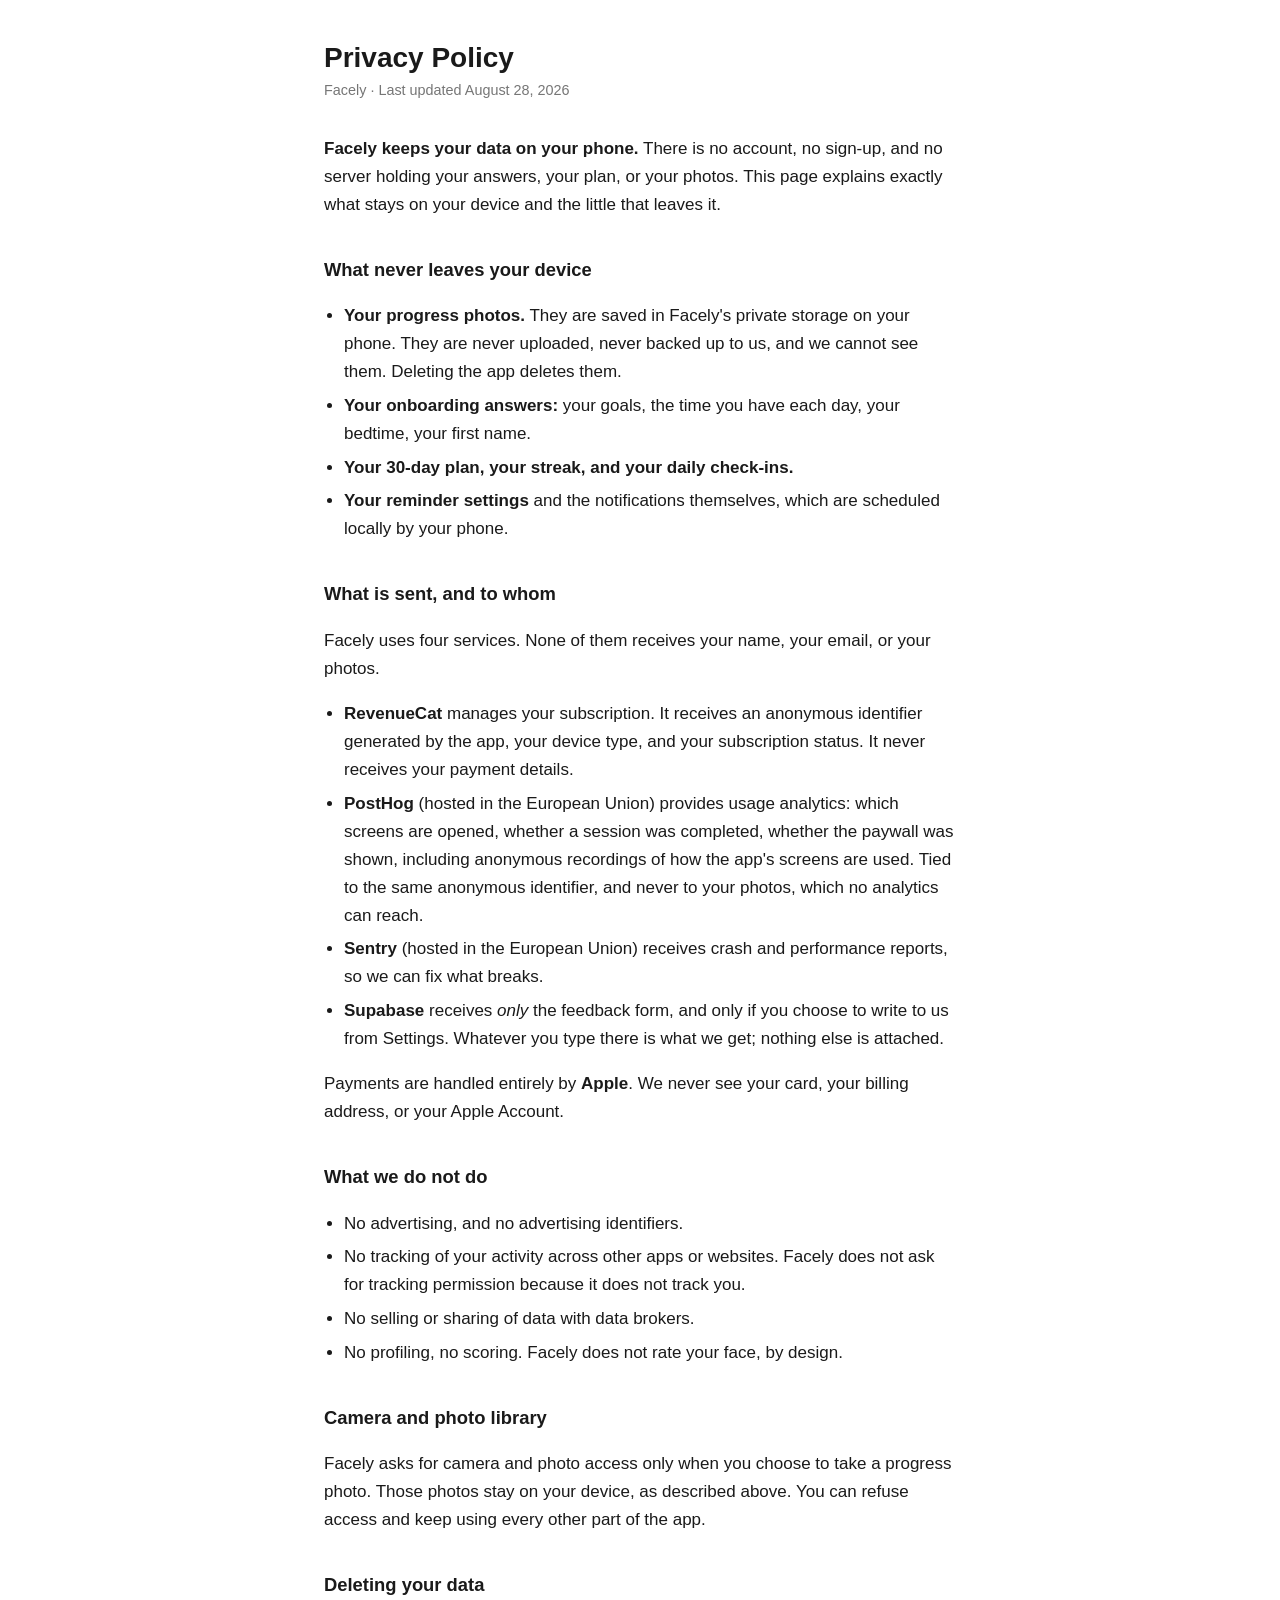
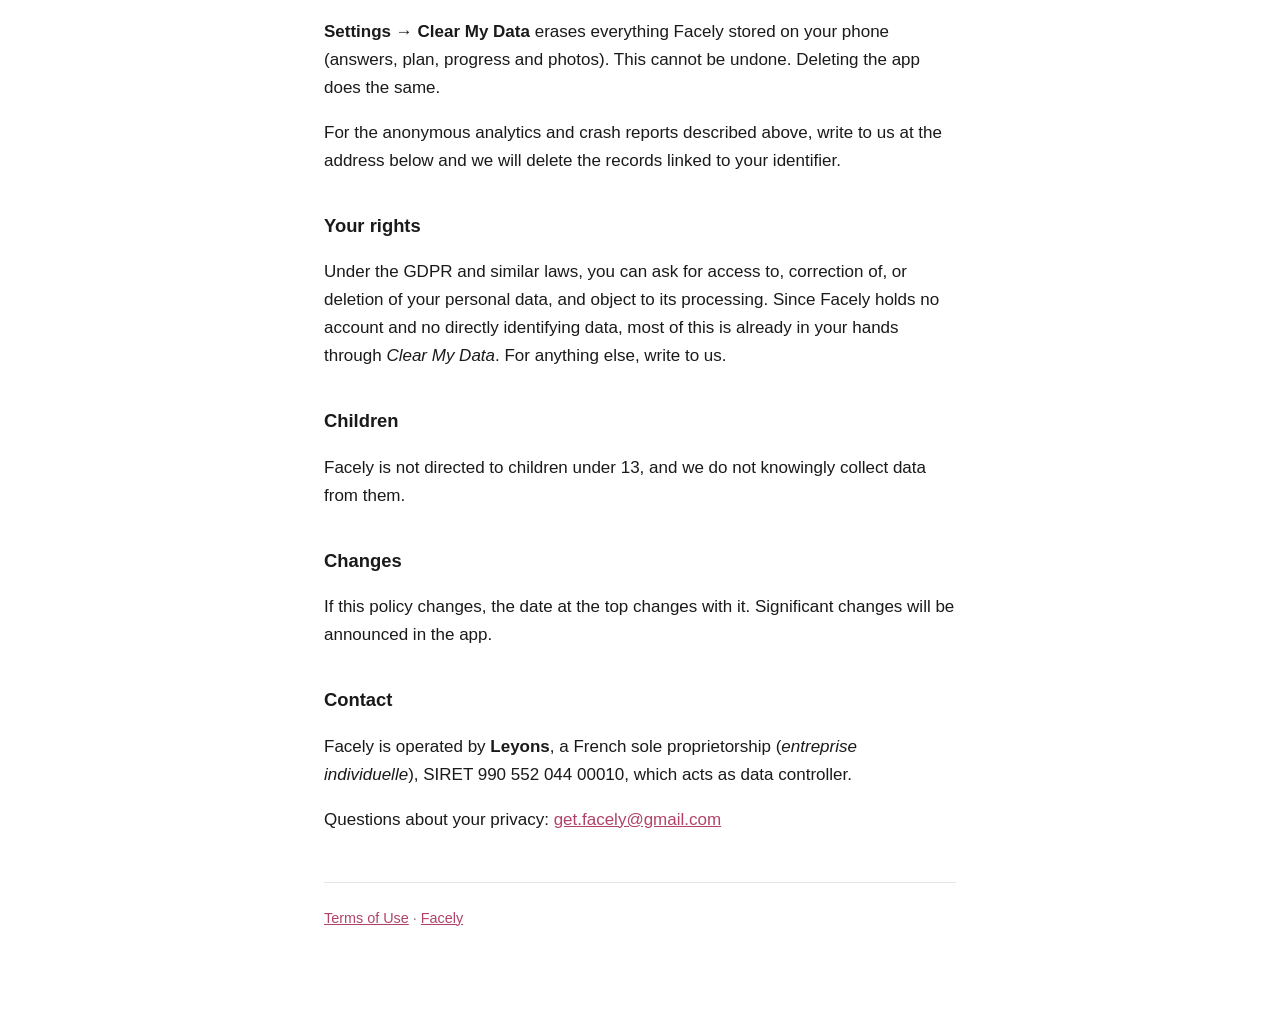
==== privacy.html @ 678e9671 "Facely legal pages: privacy, terms, support index" ====
<!doctype html>
<html lang="en">
<head>
<meta charset="utf-8">
<meta name="viewport" content="width=device-width, initial-scale=1">
<title>Facely Privacy Policy</title>
<link rel="stylesheet" href="style.css">
</head>
<body>

<h1>Privacy Policy</h1>
<p class="updated">Facely · Last updated August 28, 2026</p>

<p><strong>Facely keeps your data on your phone.</strong> There is no account, no
sign-up, and no server holding your answers, your plan, or your photos. This
page explains exactly what stays on your device and the little that leaves it.</p>

<h2>What never leaves your device</h2>
<ul>
  <li><strong>Your progress photos.</strong> They are saved in Facely's private
      storage on your phone. They are never uploaded, never backed up to us,
      and we cannot see them. Deleting the app deletes them.</li>
  <li><strong>Your onboarding answers:</strong> your goals, the time you have
      each day, your bedtime, your first name.</li>
  <li><strong>Your 30-day plan, your streak, and your daily check-ins.</strong></li>
  <li><strong>Your reminder settings</strong> and the notifications themselves,
      which are scheduled locally by your phone.</li>
</ul>

<h2>What is sent, and to whom</h2>

<p>Facely uses four services. None of them receives your name, your email, or
your photos.</p>

<ul>
  <li><strong>RevenueCat</strong> manages your subscription. It receives an
      anonymous identifier generated by the app, your device type, and your
      subscription status. It never receives your payment details.</li>
  <li><strong>PostHog</strong> (hosted in the European Union) provides usage
      analytics: which screens are opened, whether a session was completed,
      whether the paywall was shown, including anonymous recordings of how the
      app's screens are used. Tied to the same anonymous identifier, and never
      to your photos, which no analytics can reach.</li>
  <li><strong>Sentry</strong> (hosted in the European Union) receives crash and
      performance reports, so we can fix what breaks.</li>
  <li><strong>Supabase</strong> receives <em>only</em> the feedback form, and
      only if you choose to write to us from Settings. Whatever you type there
      is what we get; nothing else is attached.</li>
</ul>

<p>Payments are handled entirely by <strong>Apple</strong>. We never see your
card, your billing address, or your Apple Account.</p>

<h2>What we do not do</h2>
<ul>
  <li>No advertising, and no advertising identifiers.</li>
  <li>No tracking of your activity across other apps or websites. Facely does
      not ask for tracking permission because it does not track you.</li>
  <li>No selling or sharing of data with data brokers.</li>
  <li>No profiling, no scoring. Facely does not rate your face, by design.</li>
</ul>

<h2>Camera and photo library</h2>
<p>Facely asks for camera and photo access only when you choose to take a
progress photo. Those photos stay on your device, as described above. You can
refuse access and keep using every other part of the app.</p>

<h2>Deleting your data</h2>
<p><strong>Settings → Clear My Data</strong> erases everything Facely stored on
your phone (answers, plan, progress and photos). This cannot be undone.
Deleting the app does the same.</p>
<p>For the anonymous analytics and crash reports described above, write to us at
the address below and we will delete the records linked to your identifier.</p>

<h2>Your rights</h2>
<p>Under the GDPR and similar laws, you can ask for access to, correction of, or
deletion of your personal data, and object to its processing. Since Facely holds
no account and no directly identifying data, most of this is already in your
hands through <em>Clear My Data</em>. For anything else, write to us.</p>

<h2>Children</h2>
<p>Facely is not directed to children under 13, and we do not knowingly collect
data from them.</p>

<h2>Changes</h2>
<p>If this policy changes, the date at the top changes with it. Significant
changes will be announced in the app.</p>

<h2>Contact</h2>
<p>Facely is operated by <strong>Leyons</strong>, a French sole proprietorship
(<em>entreprise individuelle</em>), SIRET 990&nbsp;552&nbsp;044&nbsp;00010, which
acts as data controller.</p>
<p>Questions about your privacy:
<a href="mailto:get.facely@gmail.com">get.facely@gmail.com</a></p>

<hr>
<footer>
  <a href="terms.html">Terms of Use</a> · <a href="index.html">Facely</a>
</footer>

</body>
</html>
---- style.css ----
/* Facely legal pages — deliberately plain and fast. No fonts, no scripts. */
:root { color-scheme: light dark; }
* { box-sizing: border-box; }
body {
  margin: 0 auto;
  padding: 2.5rem 1.25rem 5rem;
  max-width: 42rem;
  font: 400 17px/1.65 -apple-system, BlinkMacSystemFont, "Segoe UI", Roboto, sans-serif;
  color: #1a1a1a;
  background: #fff;
}
@media (prefers-color-scheme: dark) {
  body { color: #e8e6e3; background: #131017; }
  a { color: #F2A6BB; }
  hr { border-color: #333; }
}
h1 { font-size: 1.75rem; line-height: 1.25; margin: 0 0 .25rem; }
h2 { font-size: 1.15rem; margin: 2.25rem 0 .5rem; }
.updated { color: #767676; font-size: .9rem; margin: 0 0 2rem; }
ul { padding-left: 1.25rem; }
li { margin: .35rem 0; }
a { color: #b1436a; }
hr { border: 0; border-top: 1px solid #e5e5e5; margin: 3rem 0 1.5rem; }
footer { color: #767676; font-size: .9rem; }
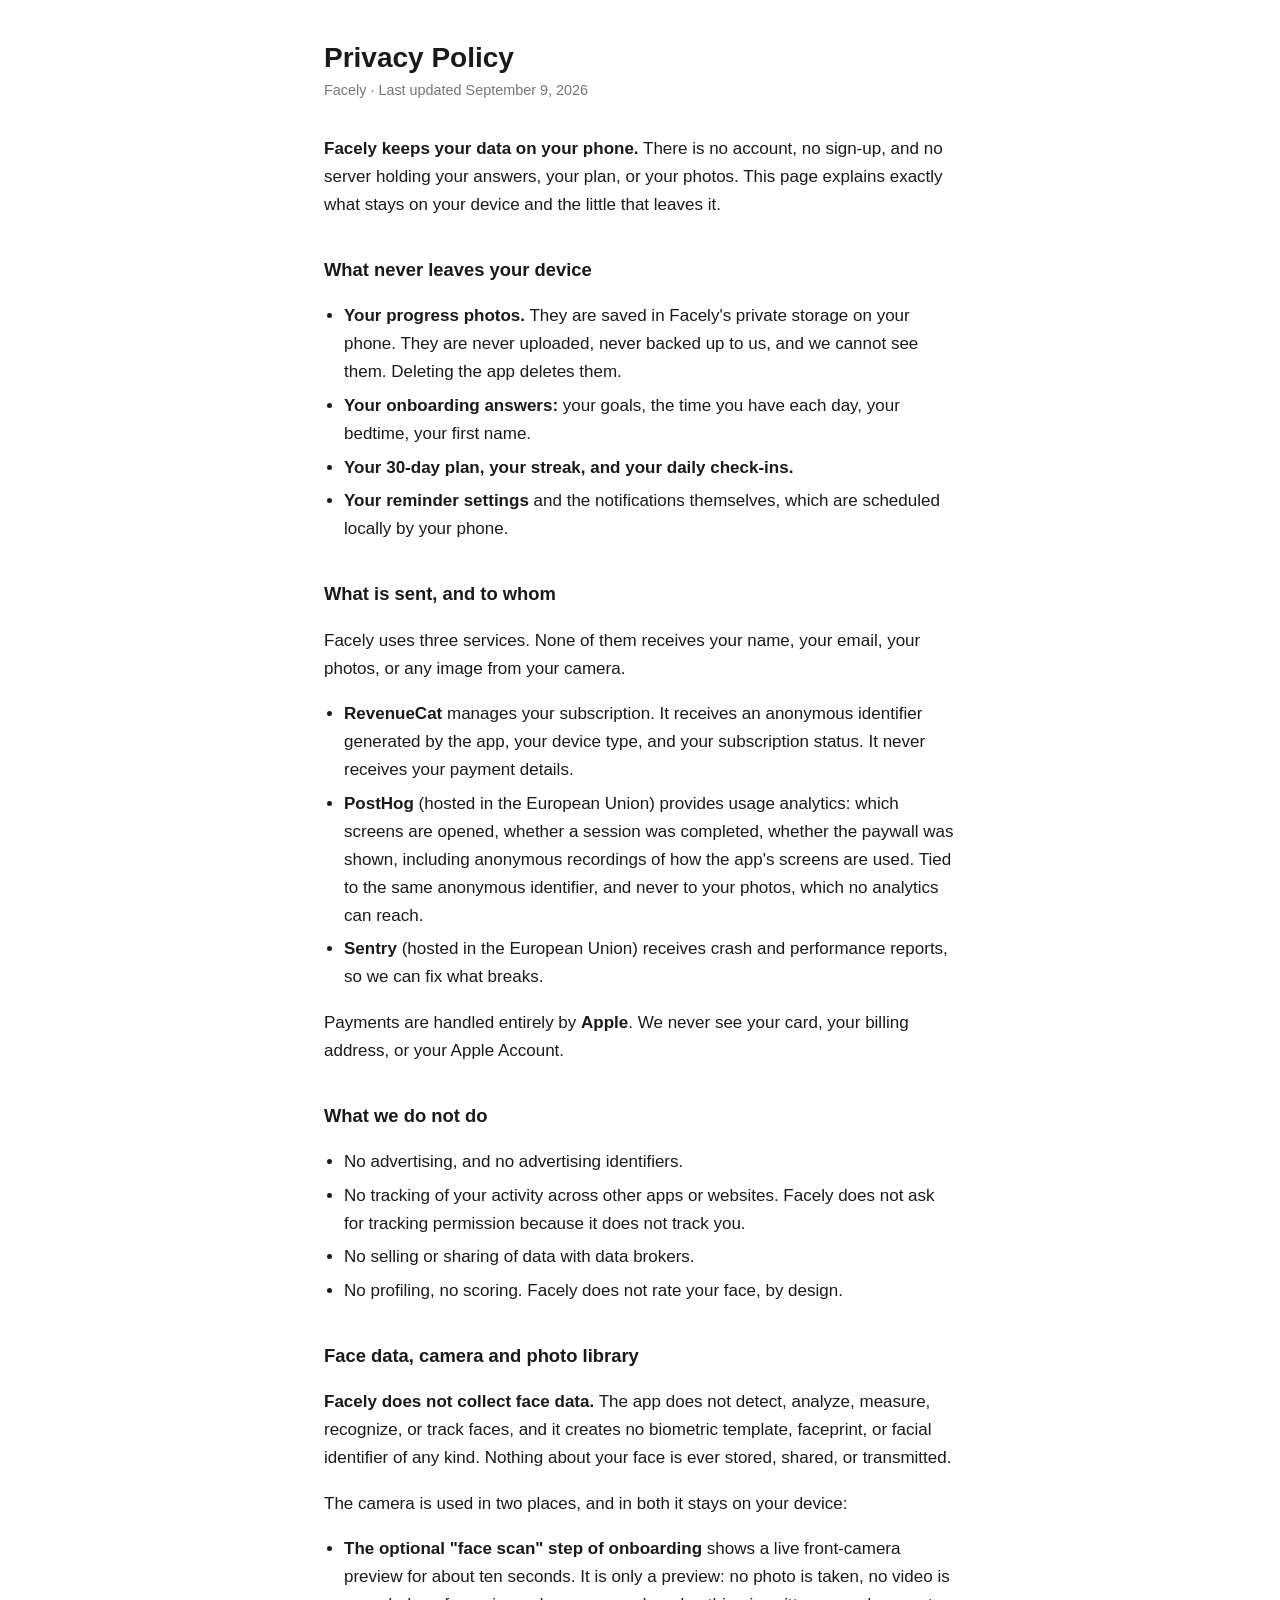
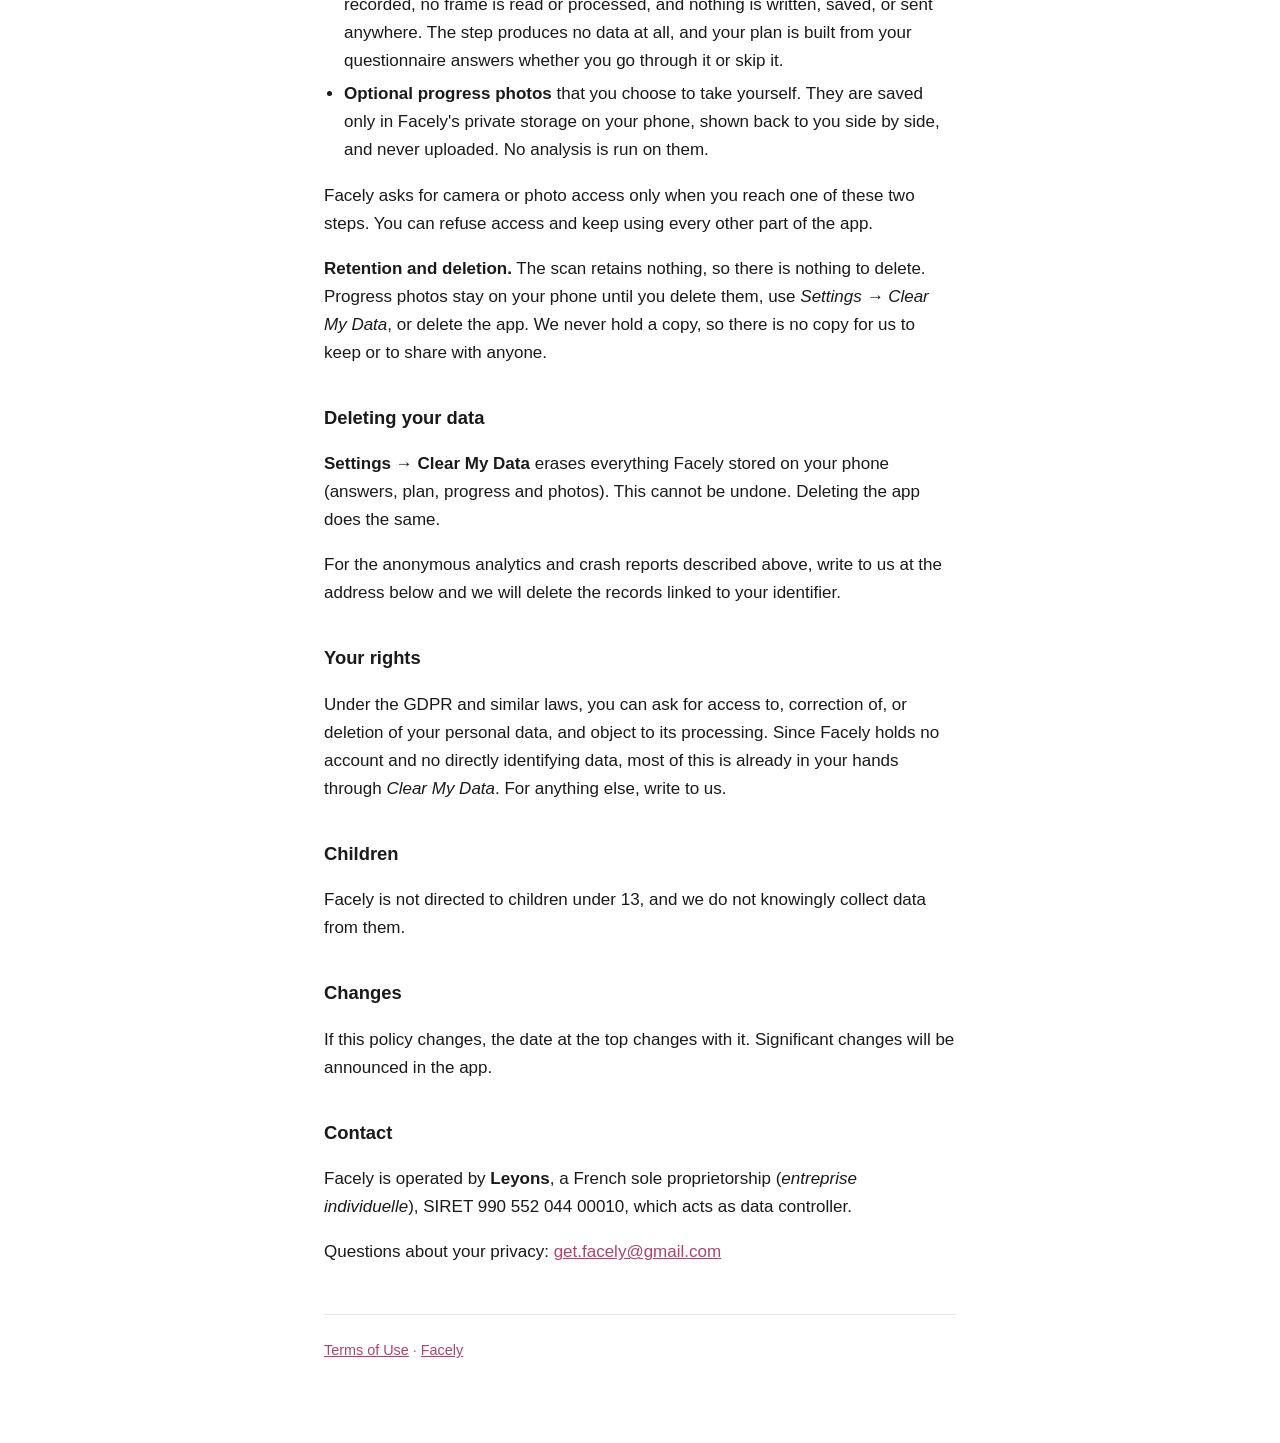
==== commit 862dac6e: "privacy — face data spelled out for App Review (2.1), Supabase removed from V1 Co-Authored-By: Claud" ====
--- a/privacy.html
+++ b/privacy.html
@@ -9,7 +9,7 @@
 <body>
 
 <h1>Privacy Policy</h1>
-<p class="updated">Facely · Last updated August 28, 2026</p>
+<p class="updated">Facely · Last updated September 9, 2026</p>
 
 <p><strong>Facely keeps your data on your phone.</strong> There is no account, no
 sign-up, and no server holding your answers, your plan, or your photos. This
@@ -29,8 +29,8 @@
 
 <h2>What is sent, and to whom</h2>
 
-<p>Facely uses four services. None of them receives your name, your email, or
-your photos.</p>
+<p>Facely uses three services. None of them receives your name, your email, your
+photos, or any image from your camera.</p>
 
 <ul>
   <li><strong>RevenueCat</strong> manages your subscription. It receives an
@@ -43,9 +43,6 @@
       to your photos, which no analytics can reach.</li>
   <li><strong>Sentry</strong> (hosted in the European Union) receives crash and
       performance reports, so we can fix what breaks.</li>
-  <li><strong>Supabase</strong> receives <em>only</em> the feedback form, and
-      only if you choose to write to us from Settings. Whatever you type there
-      is what we get; nothing else is attached.</li>
 </ul>
 
 <p>Payments are handled entirely by <strong>Apple</strong>. We never see your
@@ -60,10 +57,29 @@
   <li>No profiling, no scoring. Facely does not rate your face, by design.</li>
 </ul>
 
-<h2>Camera and photo library</h2>
-<p>Facely asks for camera and photo access only when you choose to take a
-progress photo. Those photos stay on your device, as described above. You can
-refuse access and keep using every other part of the app.</p>
+<h2 id="face-data">Face data, camera and photo library</h2>
+<p><strong>Facely does not collect face data.</strong> The app does not detect,
+analyze, measure, recognize, or track faces, and it creates no biometric
+template, faceprint, or facial identifier of any kind. Nothing about your face
+is ever stored, shared, or transmitted.</p>
+<p>The camera is used in two places, and in both it stays on your device:</p>
+<ul>
+  <li><strong>The optional "face scan" step of onboarding</strong> shows a live
+      front-camera preview for about ten seconds. It is only a preview: no photo
+      is taken, no video is recorded, no frame is read or processed, and nothing
+      is written, saved, or sent anywhere. The step produces no data at all, and
+      your plan is built from your questionnaire answers whether you go through
+      it or skip it.</li>
+  <li><strong>Optional progress photos</strong> that you choose to take yourself.
+      They are saved only in Facely's private storage on your phone, shown back
+      to you side by side, and never uploaded. No analysis is run on them.</li>
+</ul>
+<p>Facely asks for camera or photo access only when you reach one of these two
+steps. You can refuse access and keep using every other part of the app.</p>
+<p><strong>Retention and deletion.</strong> The scan retains nothing, so there is
+nothing to delete. Progress photos stay on your phone until you delete them,
+use <em>Settings → Clear My Data</em>, or delete the app. We never hold a copy,
+so there is no copy for us to keep or to share with anyone.</p>
 
 <h2>Deleting your data</h2>
 <p><strong>Settings → Clear My Data</strong> erases everything Facely stored on
